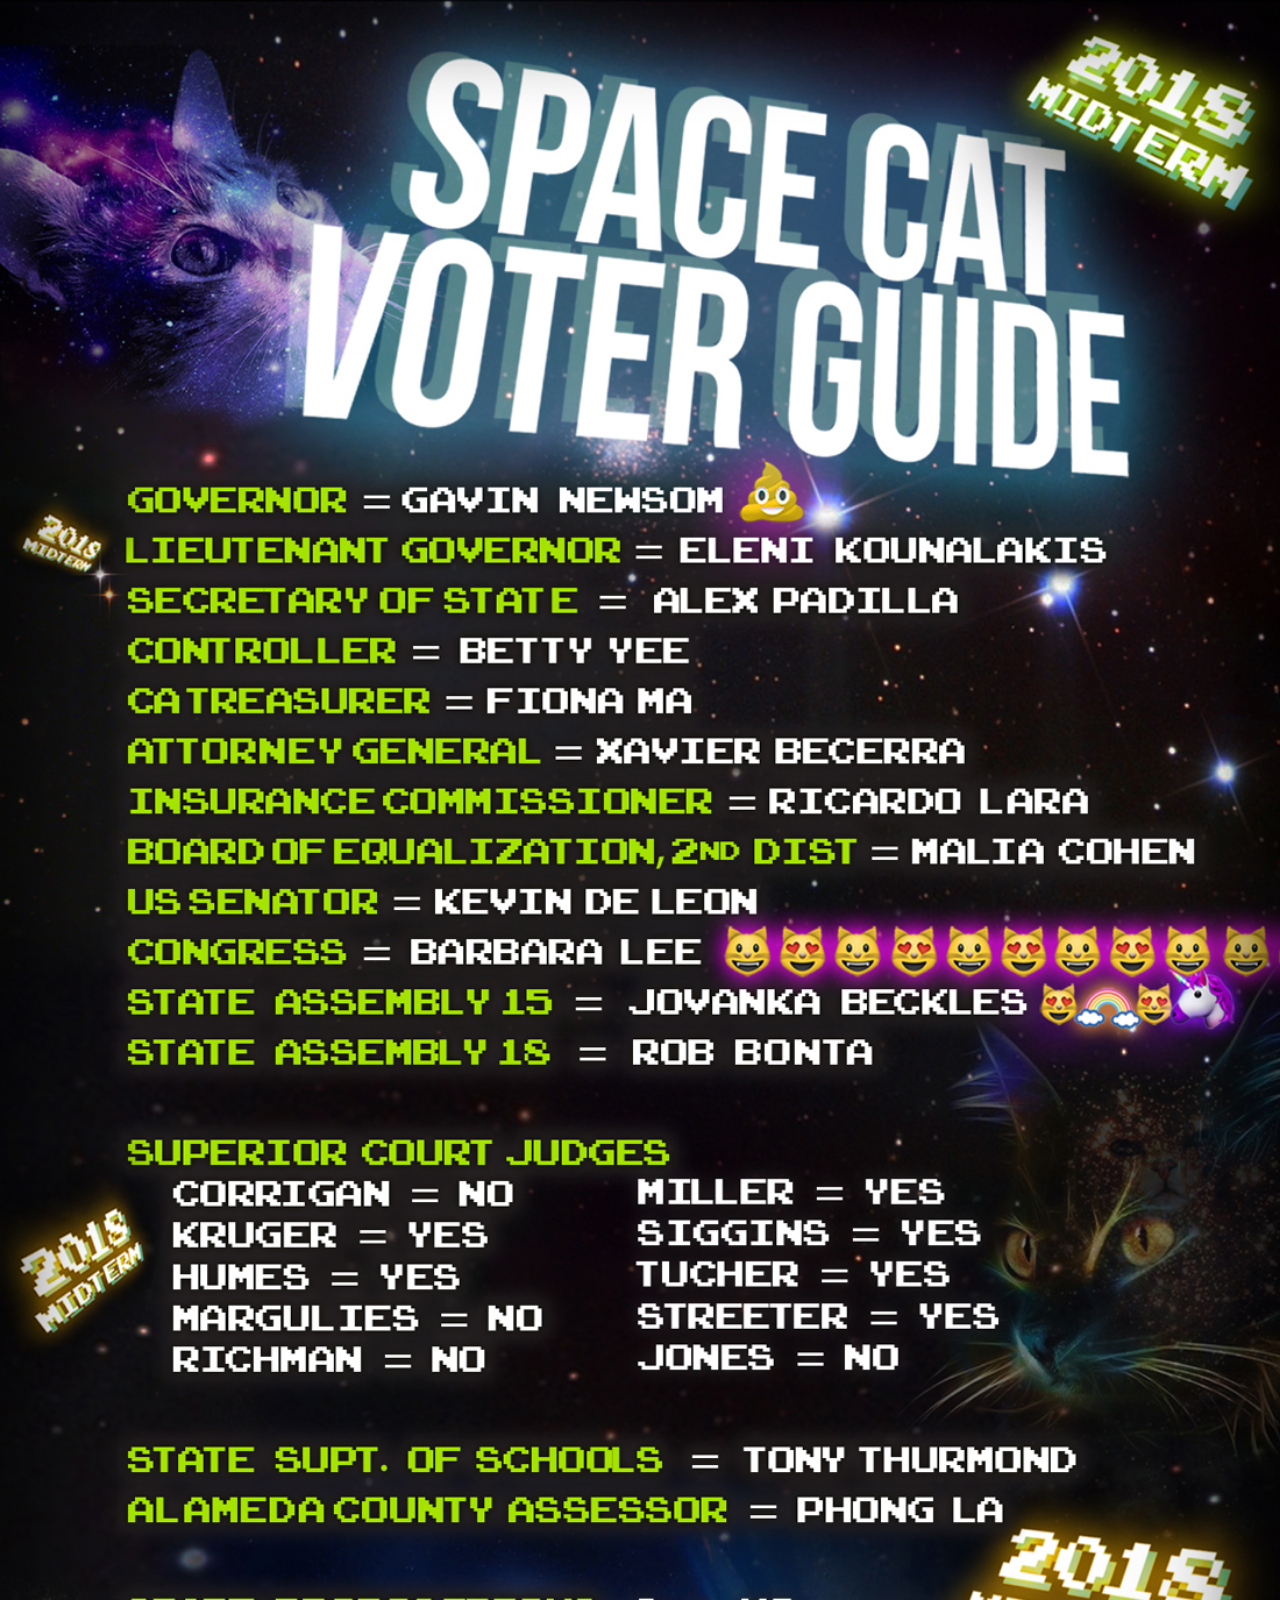
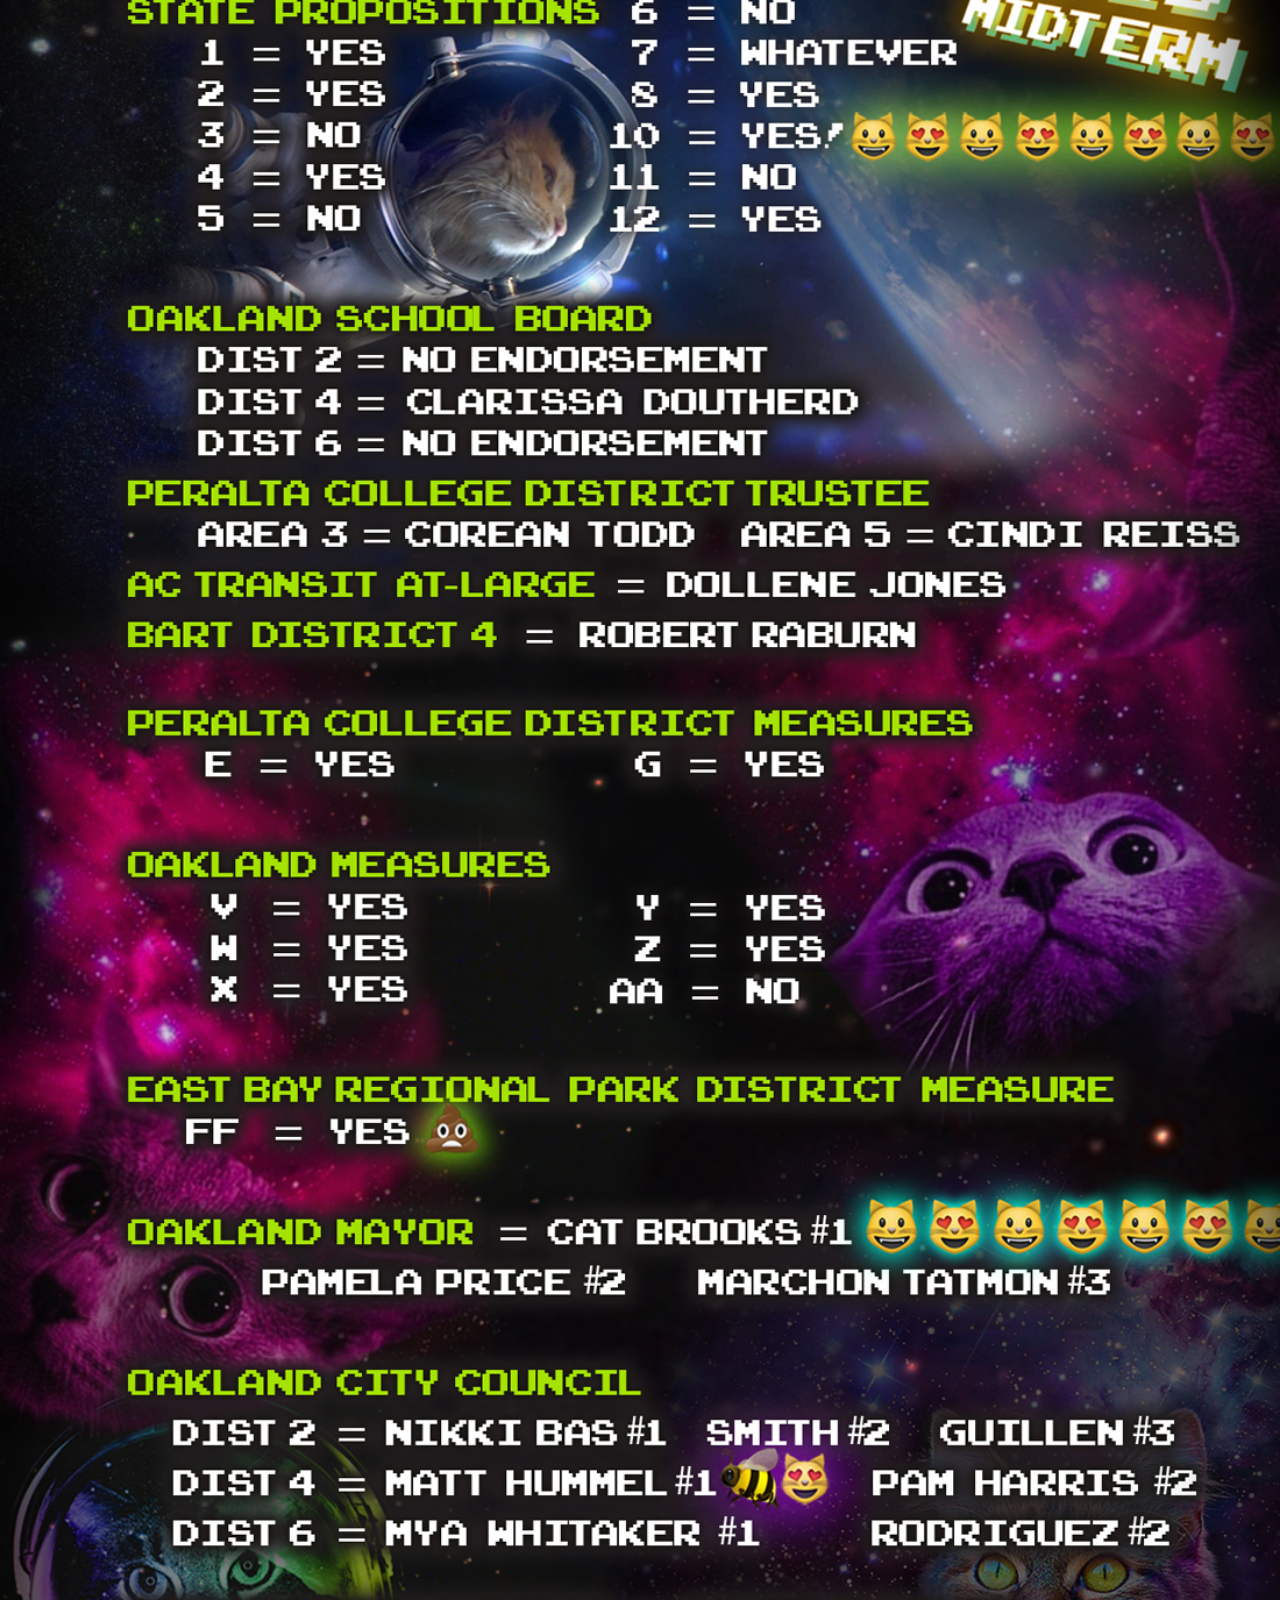
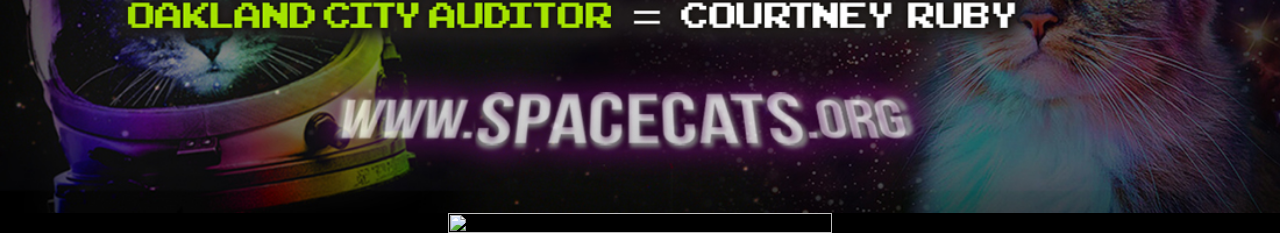
==== index.html @ b275e2f0 "wait, going back right quick?" ====
<!DOCTYPE html>
<html>
  <head>
      <title>Space Cat Voter Guide</title>
      <meta property="og:title" content="Space Cat Voter Guide" />
      <!-- <script src = "scripts/pixi.min.js"></script> -->
      <link rel="stylesheet" type="text/css" href="styles.css">
      <link href="https://fonts.googleapis.com/css?family=Press+Start+2P" rel="stylesheet">
  </head>

  <body>
    <div id="stretch">
        <img border="0" src="2018primary.jpg">
        <a href="https://www.facebook.com/spacecatvoters/" target="_blank">
        </a>
    </div>

    <div id="nostretch">
        <a href="https://www.facebook.com/spacecatvoters/" target="_blank">
            <img src="https://data.whicdn.com/images/119551741/original.gif">
        </a>
    </div>

<!-- fuck it for now:  -->
    <!-- <img class="card-image" src="2018primary.jpg" />
    <img class="card-image" src="2018back.jpg" />
    <img src="https://data.whicdn.com/images/119551741/original.gif">


    <div class="position-button">
      <a href="guide.html" class="eightbit-btn">GET THE GUIDE</a>
    </div>

    <img src="https://66.media.tumblr.com/23799cfff6460e342ee287221dfe9b71/tumblr_p4q6s0bDMV1si01xjo1_500.gif">
    <img src="https://data.whicdn.com/images/119551741/original.gif">

    <script src="scripts/render.js"></script>
    <script src="scripts/ga.js"></script>

    <iframe src="https://www.youtube.com/embed/UsMewmMTA_c?autoplay=1&loop=1&playlist=UsMewmMTA_c"></iframe>
    <div id="animation"></div>
    <div id="overlay1">
        <img src="https://66.media.tumblr.com/23799cfff6460e342ee287221dfe9b71/tumblr_p4q6s0bDMV1si01xjo1_500.gif">
    </div> -->

    <!-- <script src="cat-script.js"></script> -->

  <!-- <script>
    (function(i,s,o,g,r,a,m){i['GoogleAnalyticsObject']=r;i[r]=i[r]||function(){
        (i[r].q=i[r].q||[]).push(arguments)},i[r].l=1*new Date();a=s.createElement(o),
        m=s.getElementsByTagName(o)[0];a.async=1;a.src=g;m.parentNode.insertBefore(a,m)
    })(window,document,'script','//www.google-analytics.com/analytics.js','ga');
    ga('create', 'UA-61001022-1', 'auto');
    ga('send', 'pageview');
  </script> -->

</body>
</html>
---- styles.css ----
body {
  margin: 0;
  padding: 0;
  background-color: Black;
  font-family: 'Press Start 2P';
  text-decoration: none;
  color: white;
}

#stretch, img{
  width: 100%;
  height: 100%;
}

#nostretch {
  width: 30%;
  height: 30%;
  margin-left: auto;
  margin-right: auto;
}


/* fuck it for now:

canvas {
  position: absolute;
  width: 100%;
  height: 100%;
}

iframe {
  visibility: hidden;
  opacity: 0;
  position: absolute;
}

.center {
  text-align: center;
}

.card-image {
  text-align: center;
  max-width: 100%;
}

.become-cat {
  margin: 20px 0;
}
.become-cat .eightbit-btn {
  font-size: 21px;
}

.position-button {
  position: fixed;
  width: 500px;
  height: 200px;
  top: 50%;
  left: 50%;
  margin-top: -100px;
  margin-left: -250px;
  z-index: 1;
=======
#overlay1 {
    position: absolute;
    top: 150px;
    width: 100%;
}
#overlay1 img {
    display: block;
    margin-left: auto;
    margin-right: auto;
    width: 200px;
}

.eightbit-btn {
  cursor: pointer;
  opacity: .9;
  background: #92cd41;
  display: inline-block;
  position: relative;
  text-align: center;
  font-size: 30px;
  padding: 20px;
  font-family: 'Press Start 2P', cursive;
  text-decoration: none;
  color: white;
  box-shadow: inset -4px -4px 0px 0px #4aa52e;
}
.eightbit-btn:hover, .eightbit-btn:focus {
  opacity: 1;
  background: #76c442;
  box-shadow: inset -6px -6px 0px 0px #4aa52e;
}
.eightbit-btn:active {
  opacity: 1;
  box-shadow: inset 4px 4px 0px 0px #4aa52e;
}
.eightbit-btn:before, .eightbit-btn:after {
  content: '';
  position: absolute;
  width: 100%;
  height: 100%;
  box-sizing: content-box;
}
.eightbit-btn:before {
  top: -6px;
  left: 0;
  border-top: 6px black solid;
  border-bottom: 6px black solid;
}
.eightbit-btn:after {
  left: -6px;
  top: 0;
  border-left: 6px black solid;
  border-right: 6px black solid;
} */
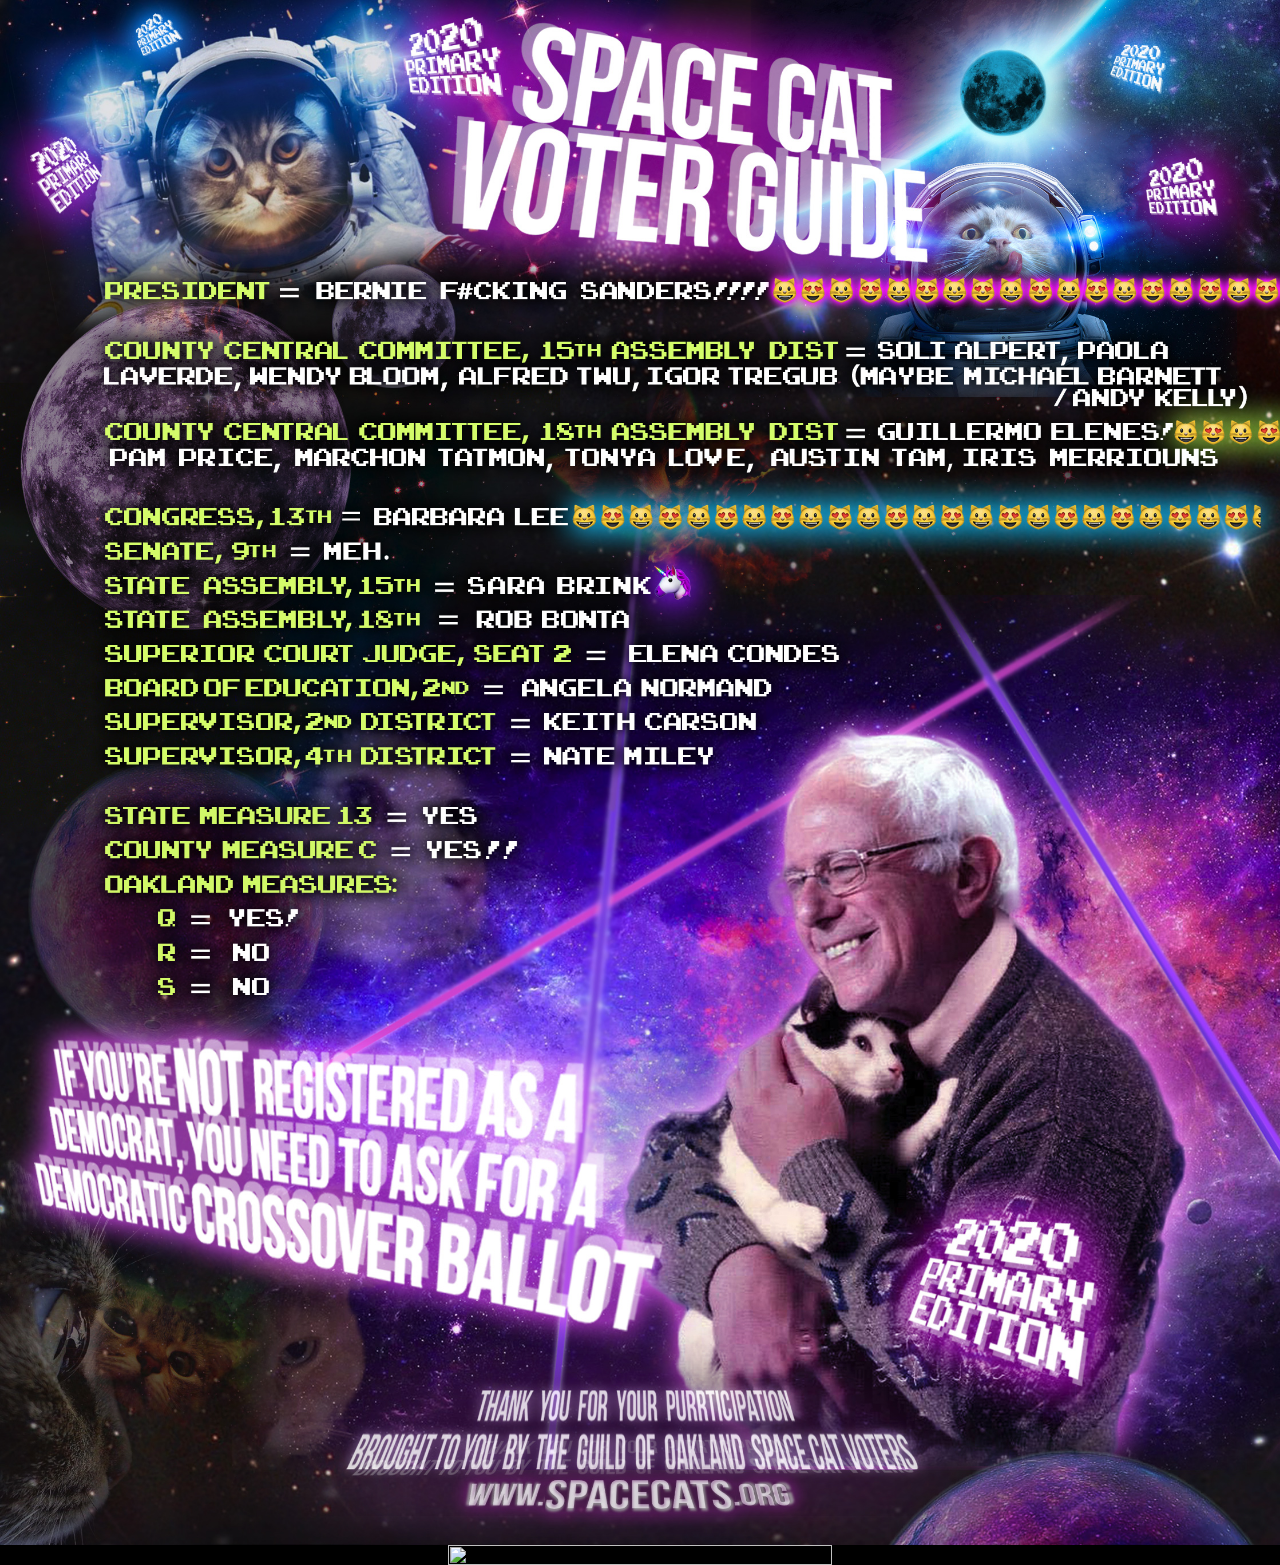
==== commit 2db274d2: "Update index.html" ====
--- a/index.html
+++ b/index.html
@@ -10,7 +10,7 @@
 
   <body>
     <div id="stretch">
-        <img border="0" src="2018primary.jpg">
+        <img border="0" src="2020primary.jpg">
         <a href="https://www.facebook.com/spacecatvoters/" target="_blank">
         </a>
     </div>
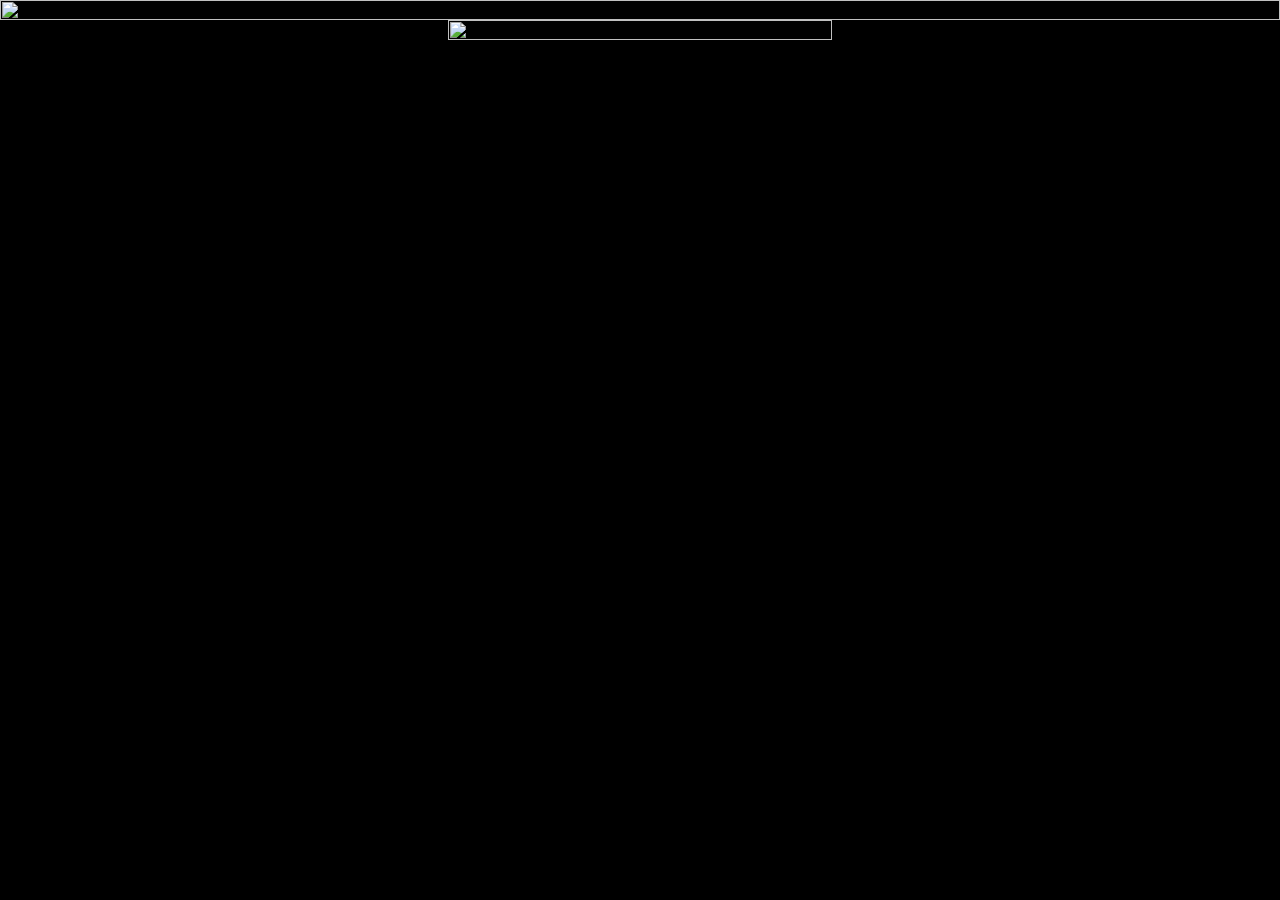
==== commit 0c13a423: "2020 general election update" ====
--- a/index.html
+++ b/index.html
@@ -10,8 +10,9 @@
 
   <body>
     <div id="stretch">
-        <img border="0" src="2020primary.jpg">
+        <img border="0" src="_spacecats-2020-both.jpg">
         <a href="https://www.facebook.com/spacecatvoters/" target="_blank">
+          <!-- <img border="0" src="2018back.jpg"> -->
         </a>
     </div>
 
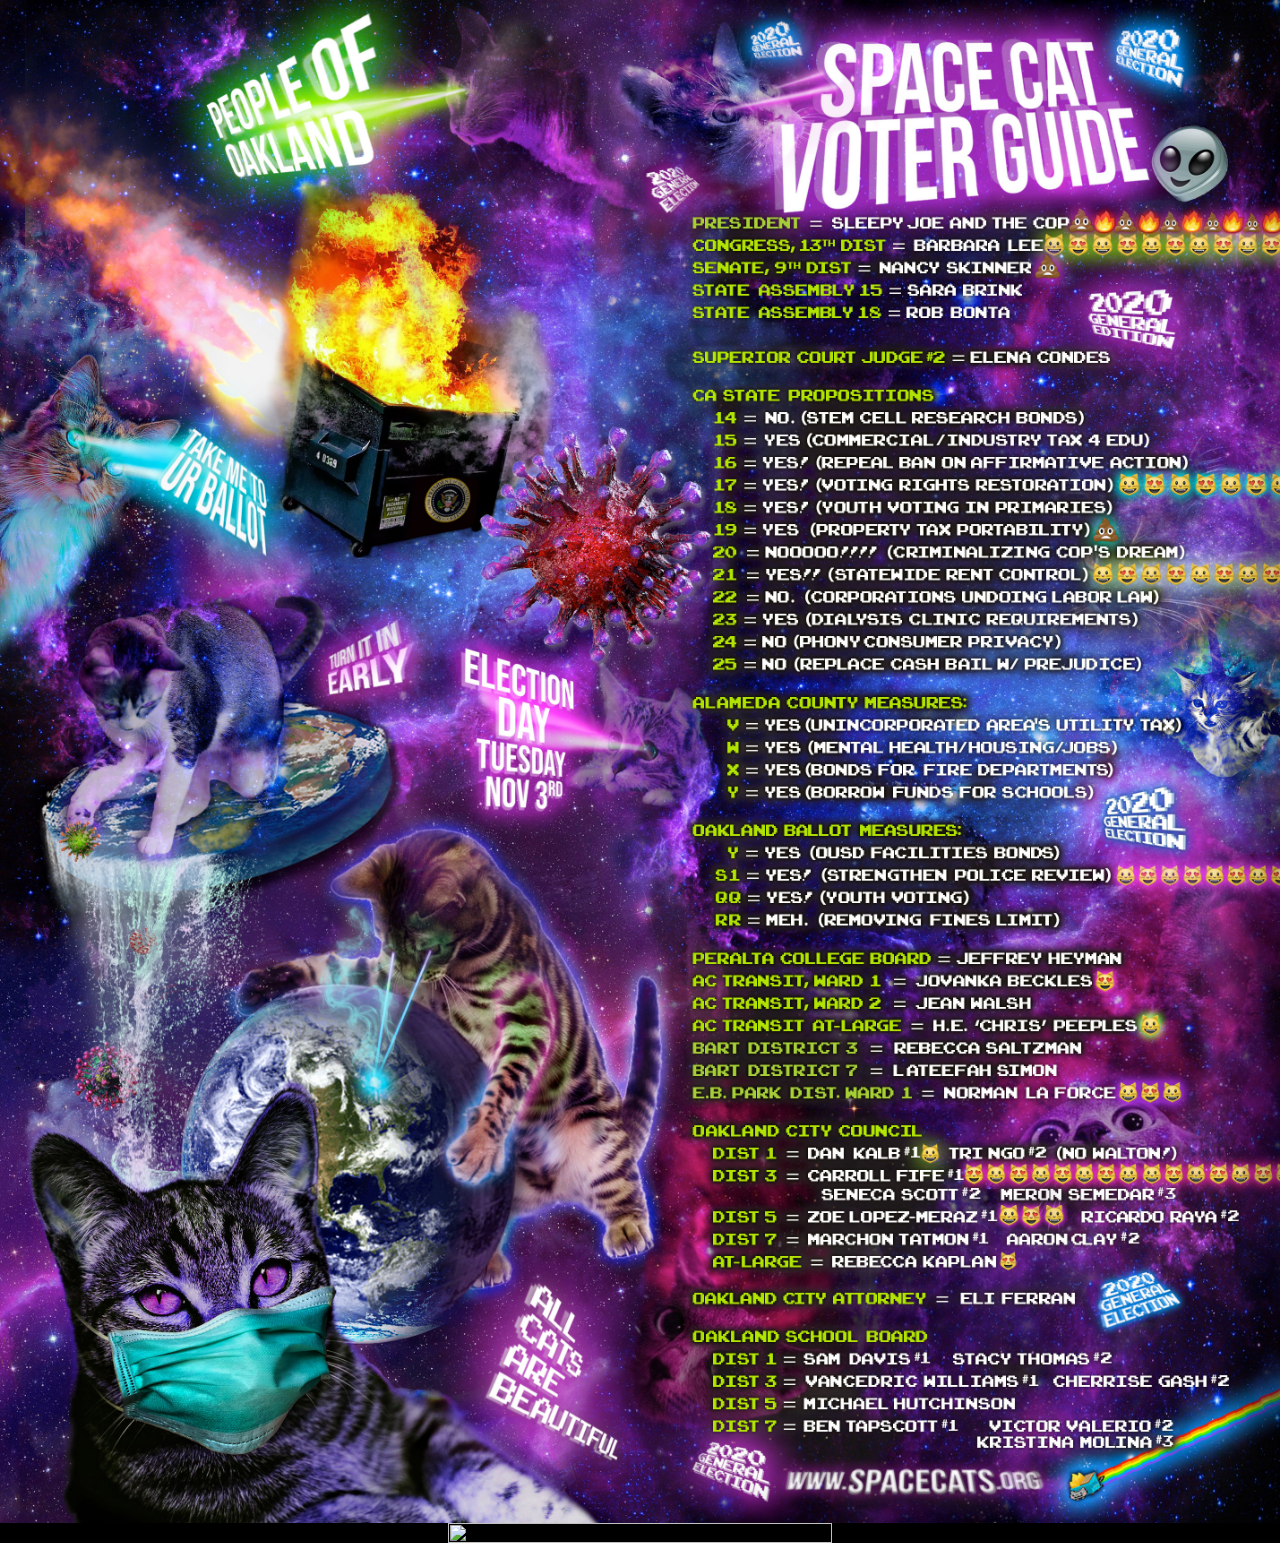
==== commit c3816511: "2020 general election update 2" ====
--- a/index.html
+++ b/index.html
@@ -10,7 +10,7 @@
 
   <body>
     <div id="stretch">
-        <img border="0" src="_spacecats-2020-both.jpg">
+        <img border="0" src="2020both.jpg">
         <a href="https://www.facebook.com/spacecatvoters/" target="_blank">
           <!-- <img border="0" src="2018back.jpg"> -->
         </a>
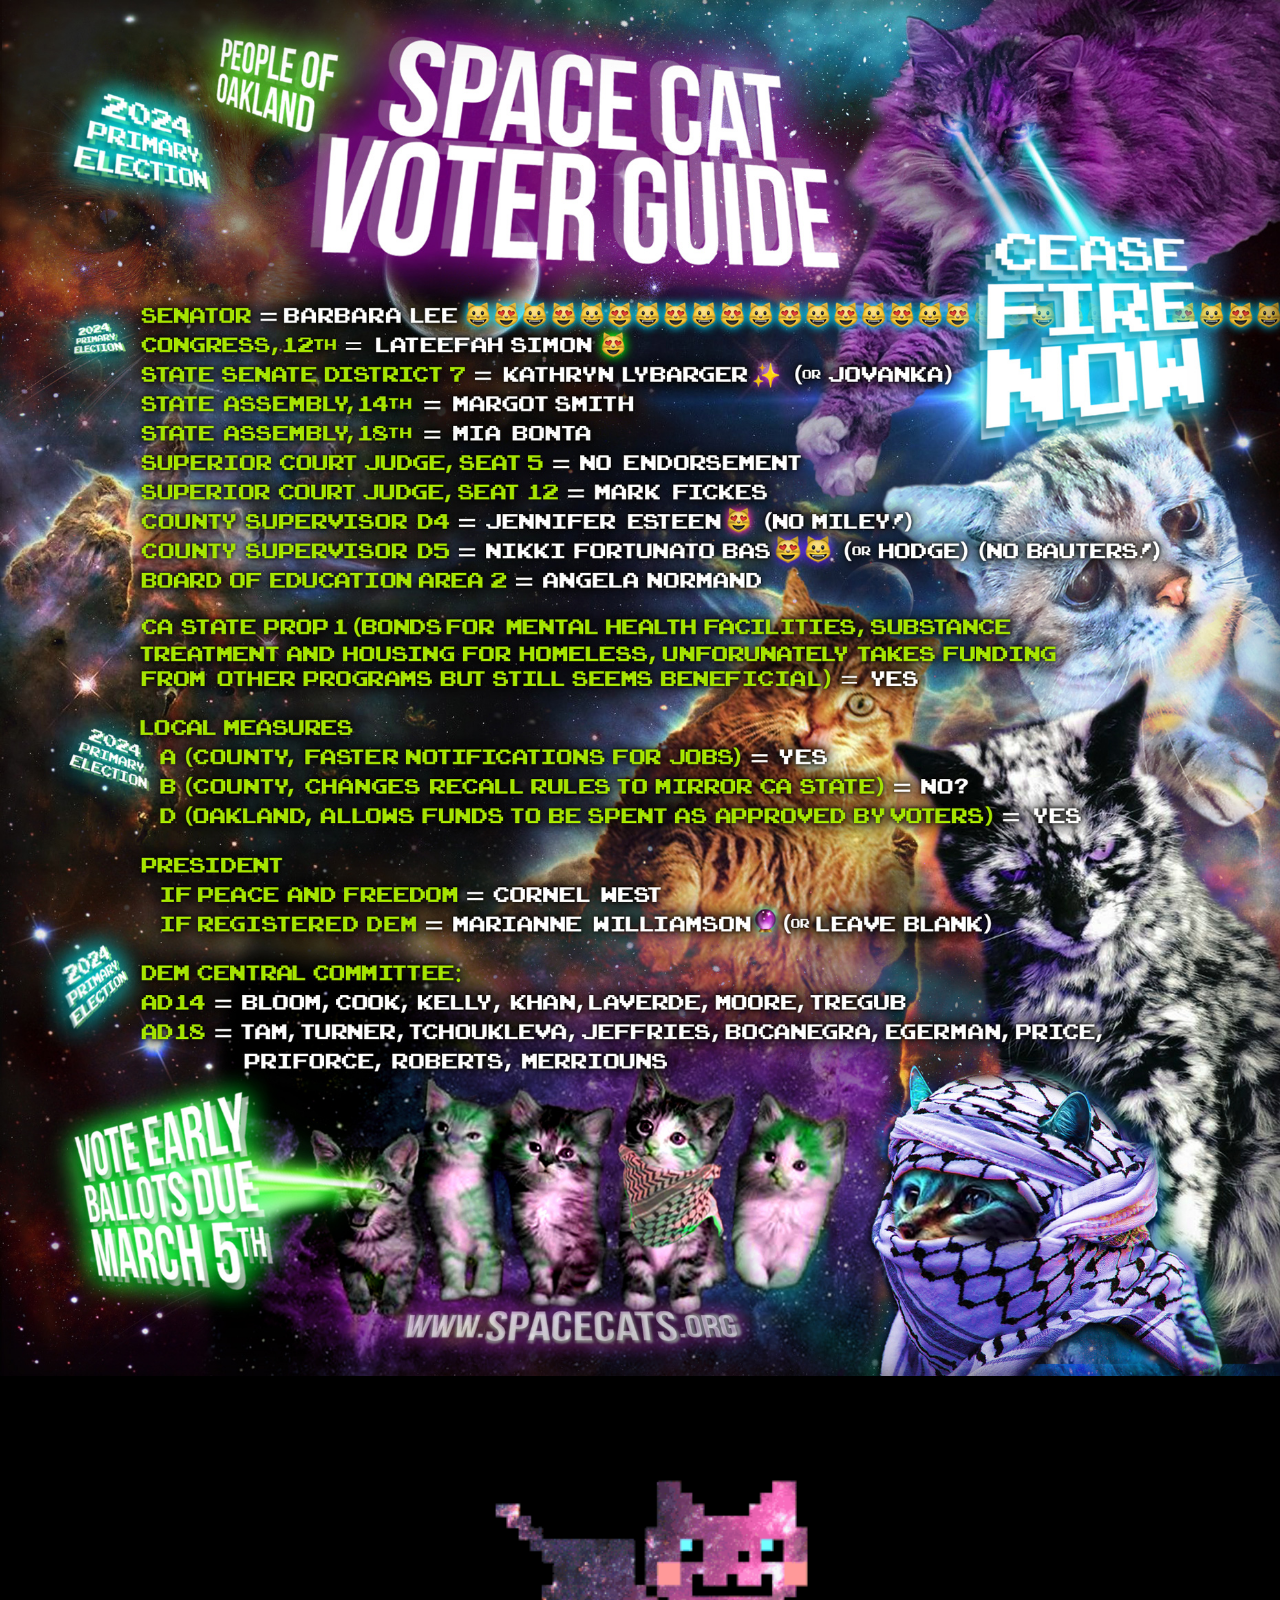
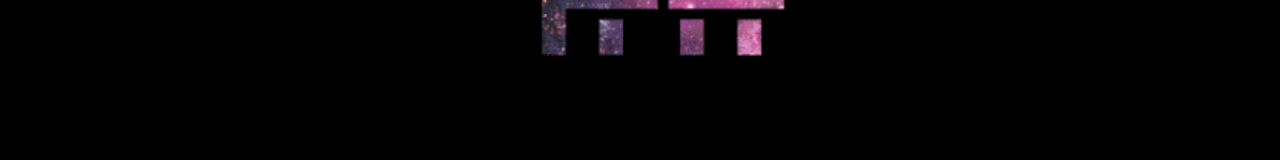
==== commit f9cf05b3: "Add files via upload" ====
--- a/index.html
+++ b/index.html
@@ -10,7 +10,7 @@
 
   <body>
     <div id="stretch">
-        <img border="0" src="2020both.jpg">
+        <img border="0" src="2024.jpg">
         <a href="https://www.facebook.com/spacecatvoters/" target="_blank">
           <!-- <img border="0" src="2018back.jpg"> -->
         </a>
@@ -18,7 +18,7 @@
 
     <div id="nostretch">
         <a href="https://www.facebook.com/spacecatvoters/" target="_blank">
-            <img src="https://data.whicdn.com/images/119551741/original.gif">
+            <img src="bouncystarkitty.gif">
         </a>
     </div>
 
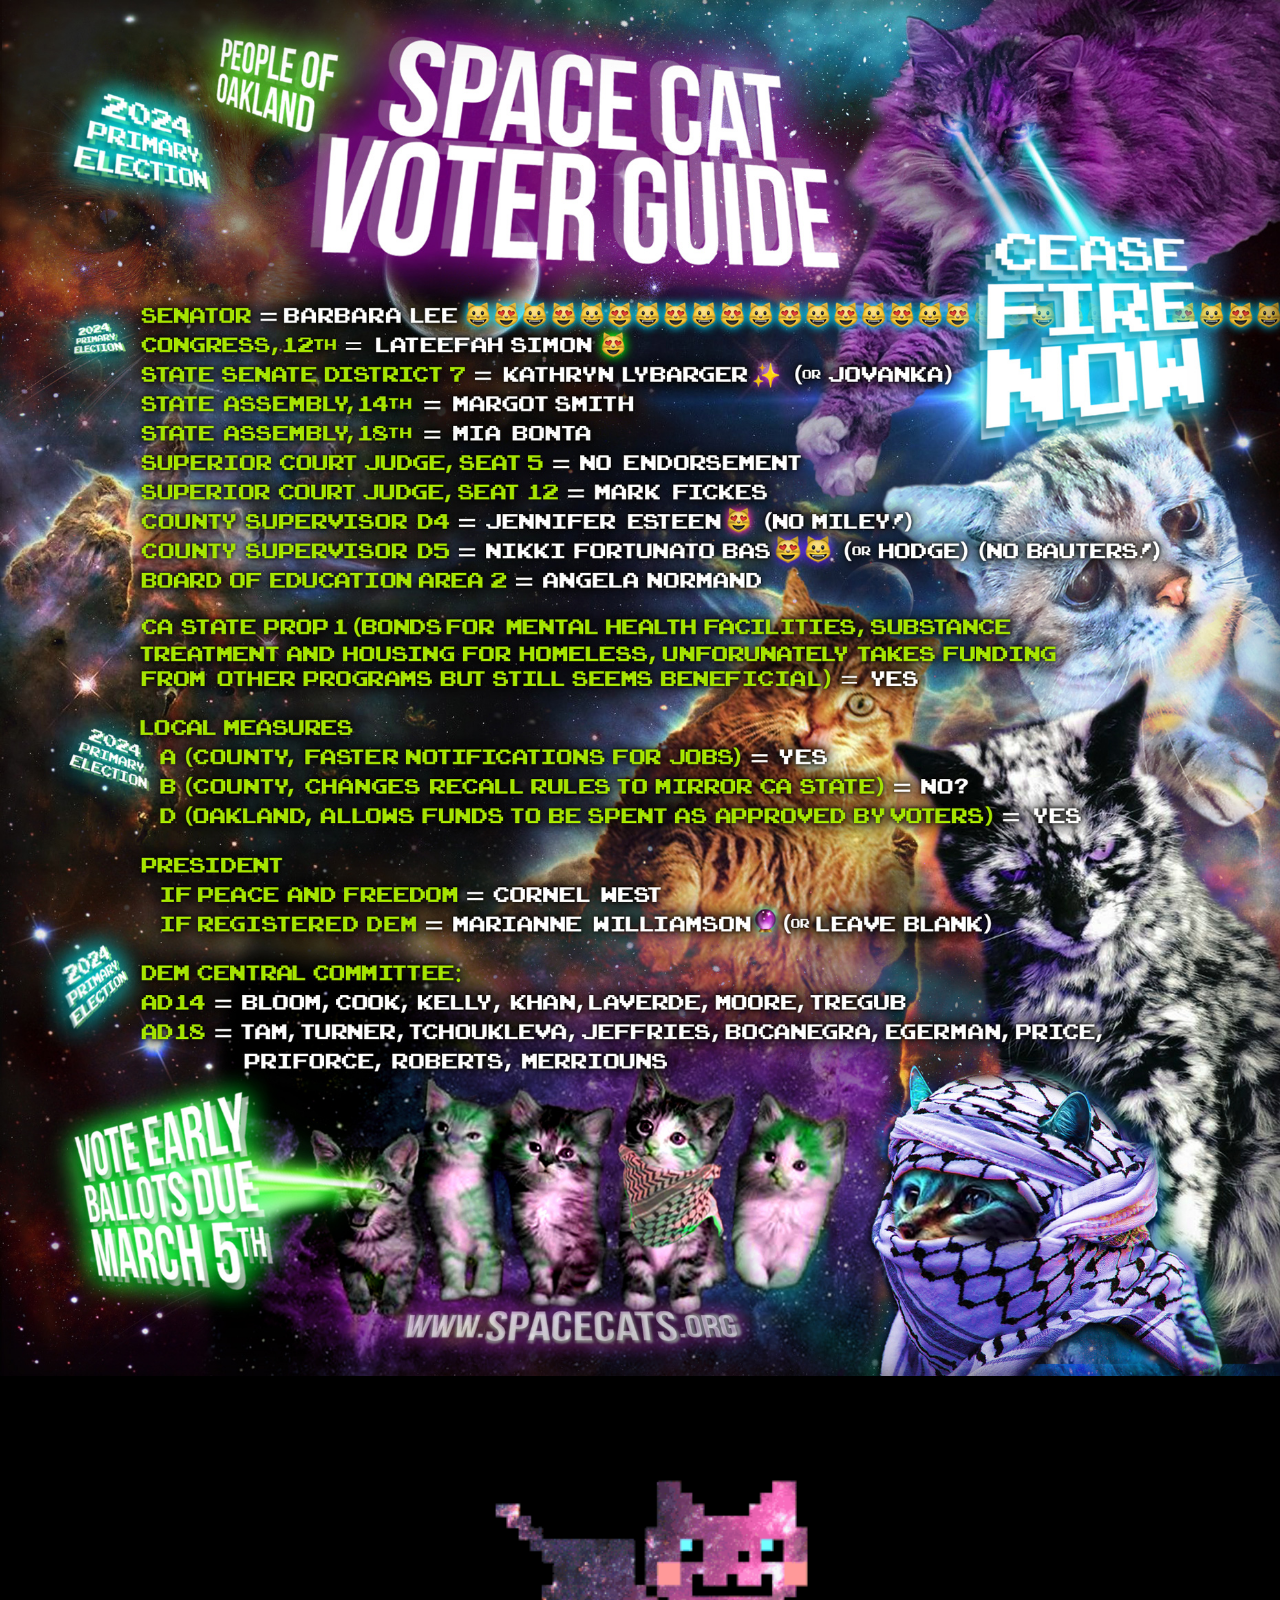
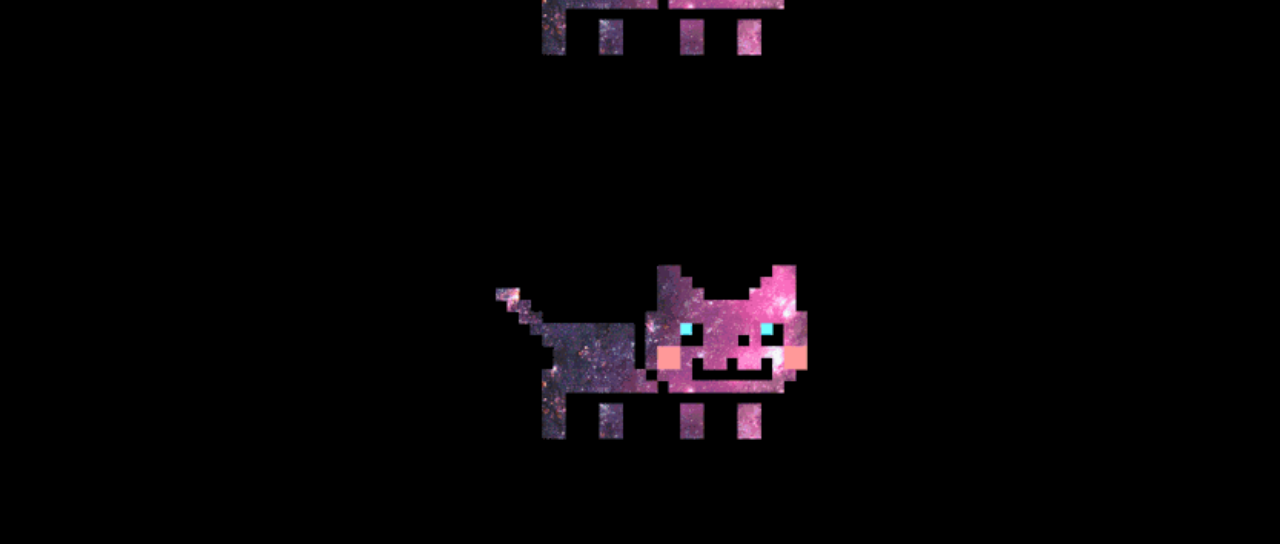
==== commit 48151839: "Add files via upload" ====
--- a/index.html
+++ b/index.html
@@ -17,6 +17,7 @@
     </div>
 
     <div id="nostretch">
+        <img border="0" src="bouncystarkitty.gif">
         <a href="https://www.facebook.com/spacecatvoters/" target="_blank">
             <img src="bouncystarkitty.gif">
         </a>
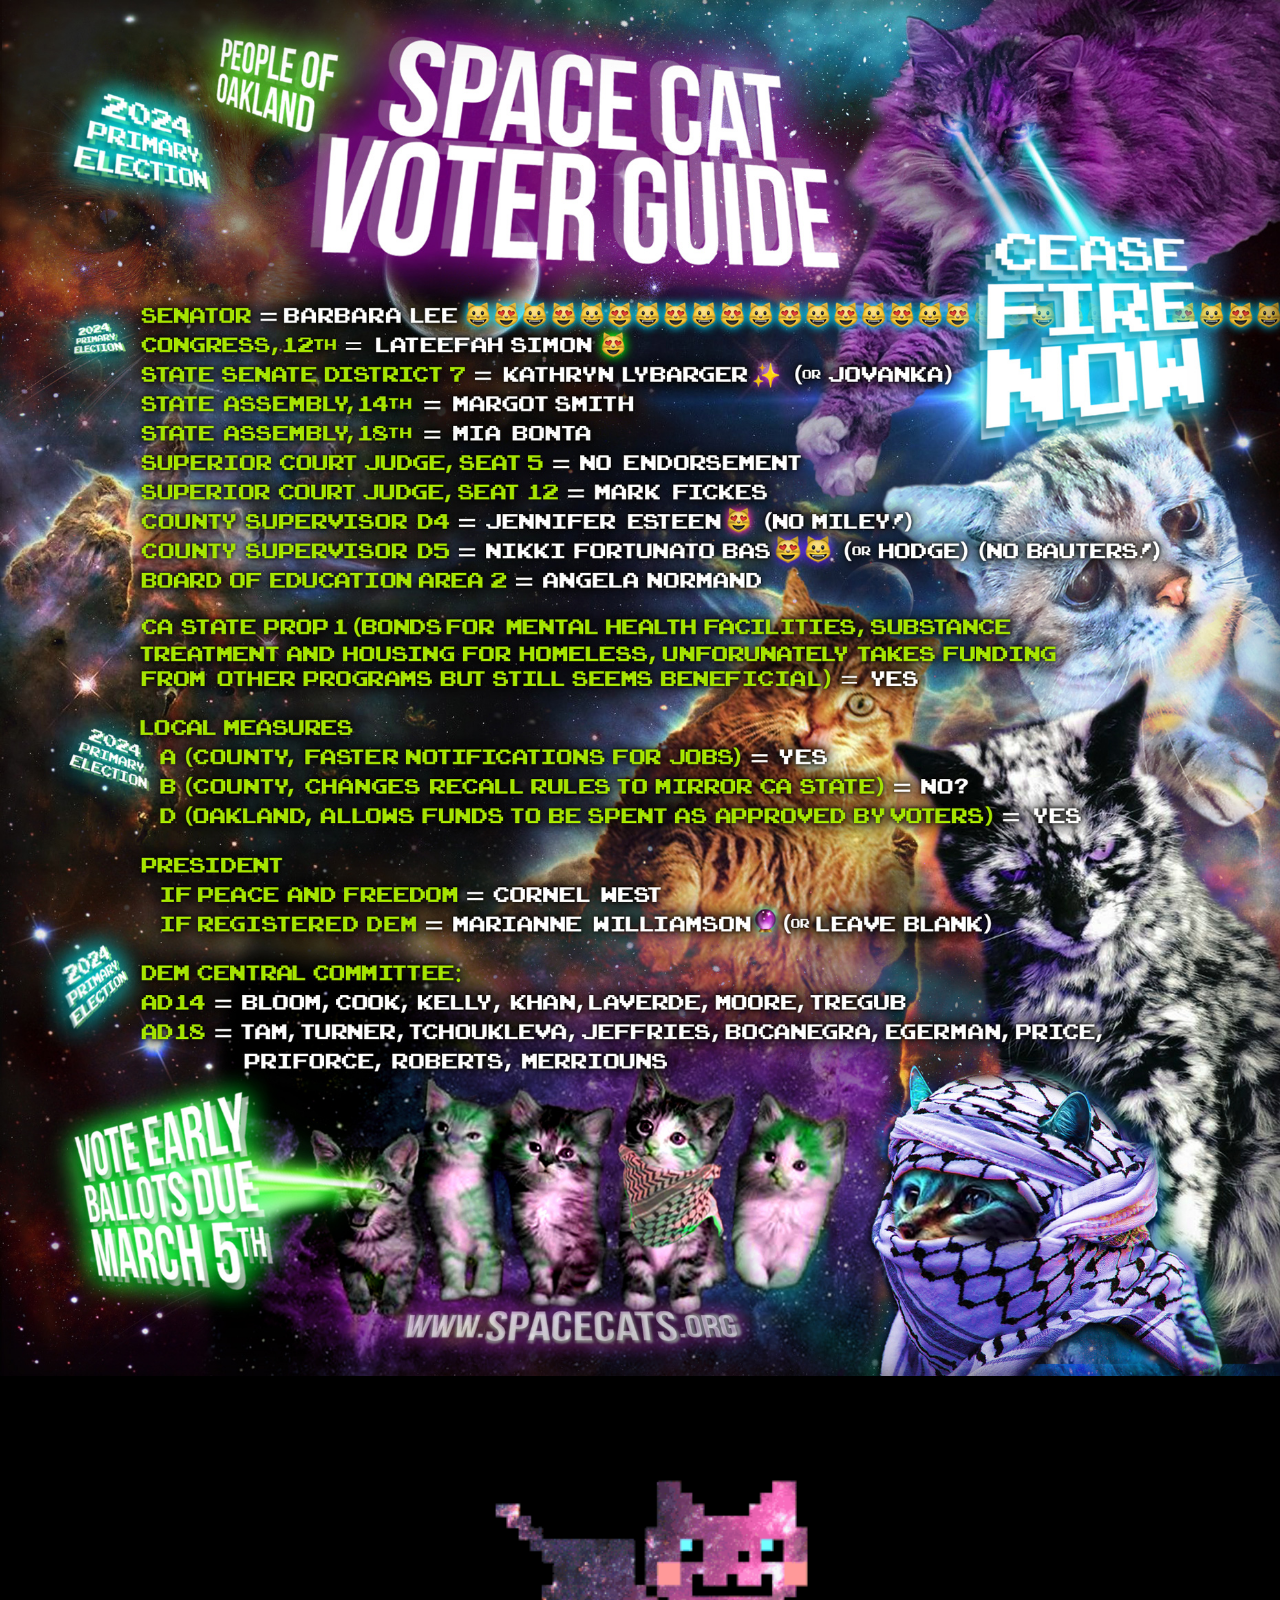
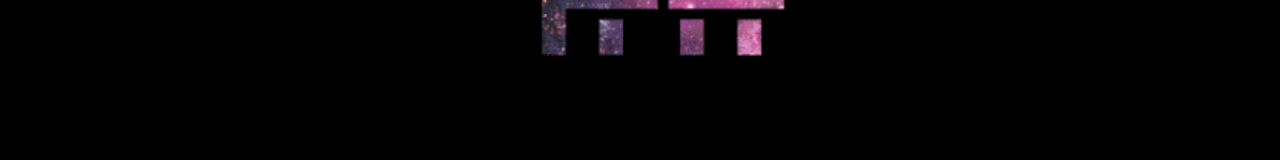
==== commit 007bf0e1: "Add files via upload" ====
--- a/index.html
+++ b/index.html
@@ -17,7 +17,6 @@
     </div>
 
     <div id="nostretch">
-        <img border="0" src="bouncystarkitty.gif">
         <a href="https://www.facebook.com/spacecatvoters/" target="_blank">
             <img src="bouncystarkitty.gif">
         </a>
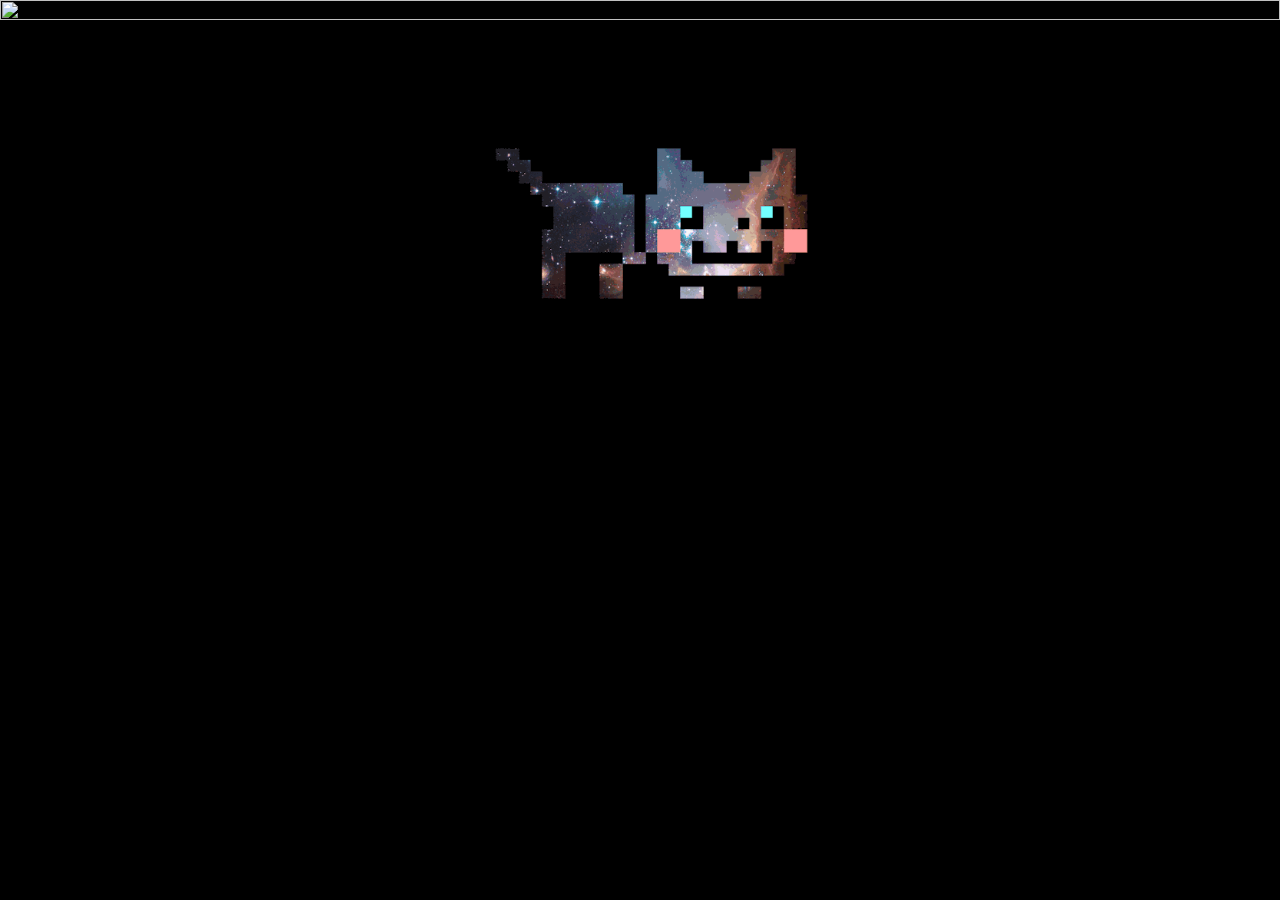
==== commit fb137d21: "Update index.html" ====
--- a/index.html
+++ b/index.html
@@ -10,7 +10,7 @@
 
   <body>
     <div id="stretch">
-        <img border="0" src="2024.jpg">
+        <img border="0" src="2025.jpg">
         <a href="https://www.facebook.com/spacecatvoters/" target="_blank">
           <!-- <img border="0" src="2018back.jpg"> -->
         </a>
